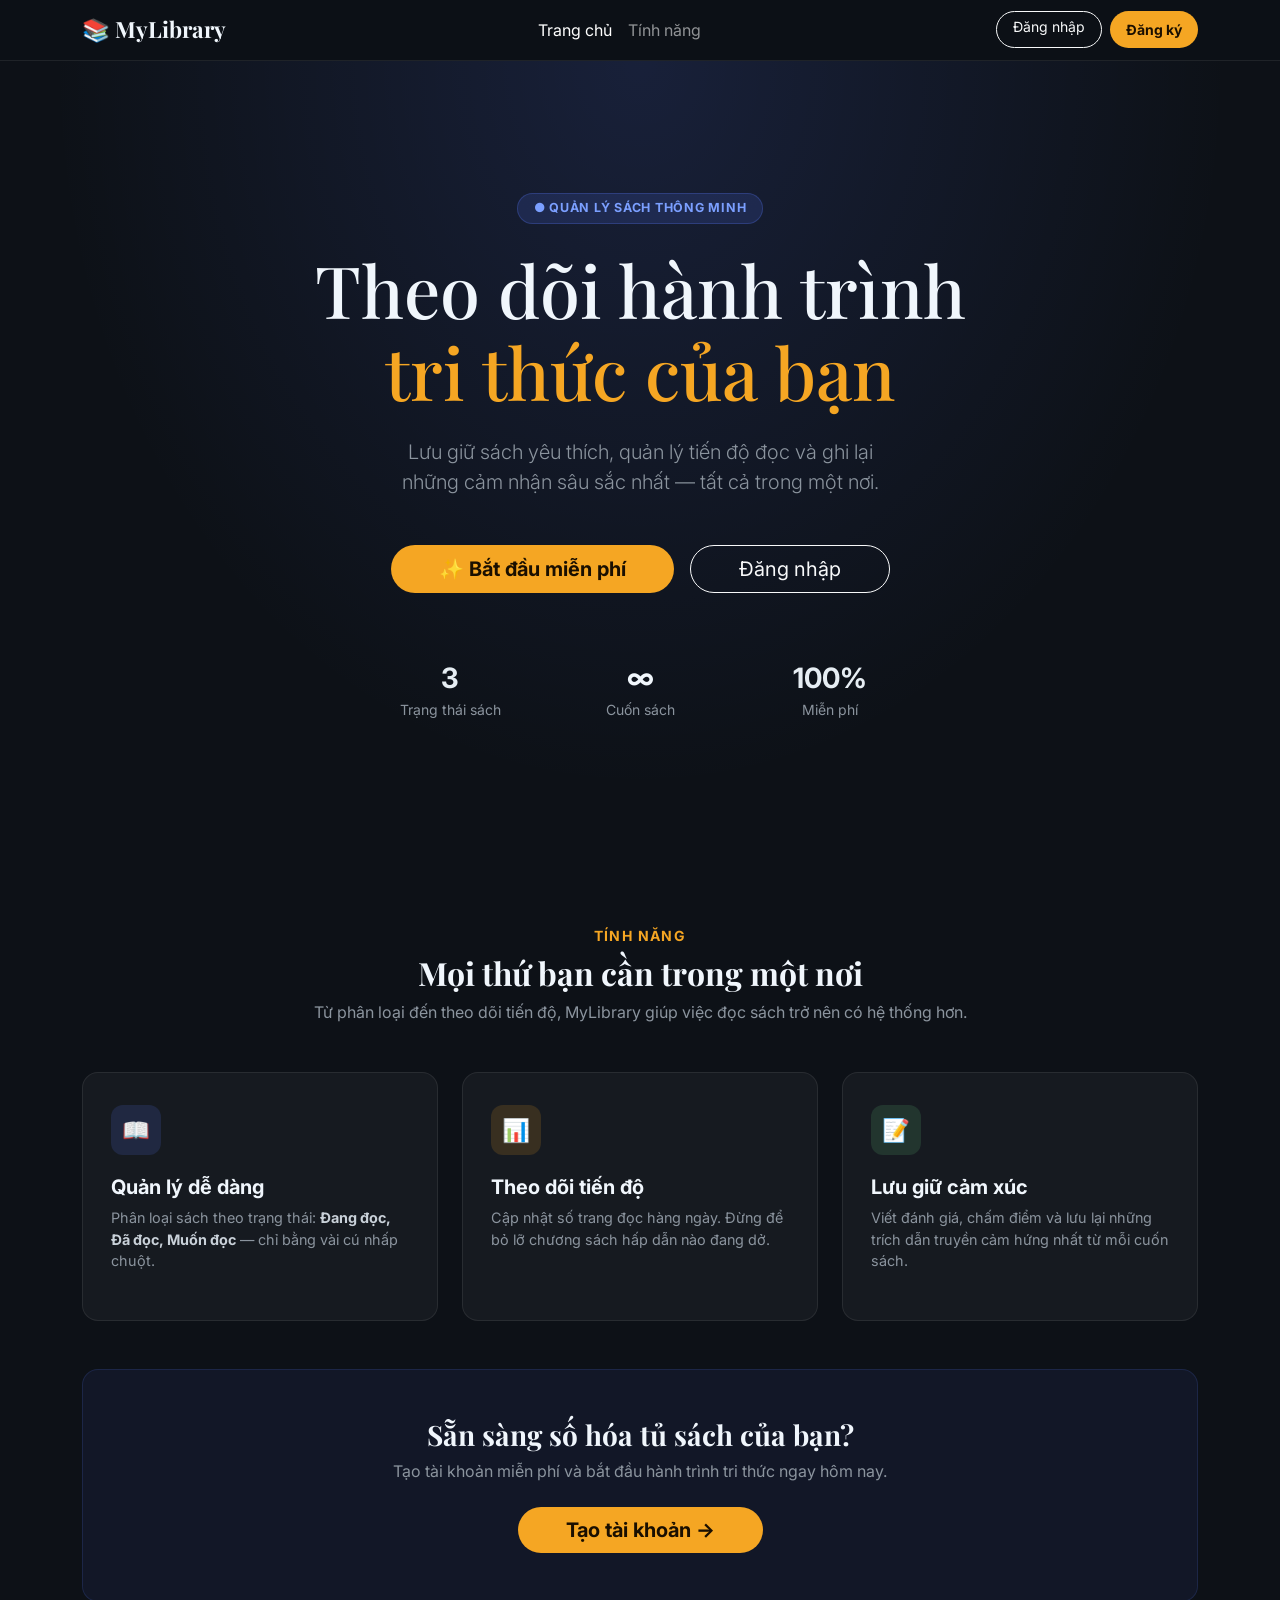
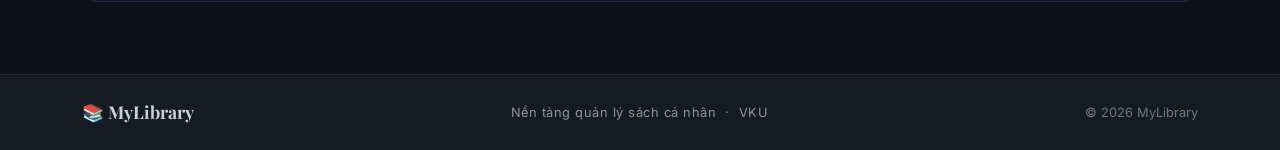
==== index.html @ 82694a88 "Cập nhật bản cuối giao diện MyLibrary" ====
<!DOCTYPE html>
<html lang="vi">
<head>
    <meta charset="UTF-8">
    <meta name="viewport" content="width=device-width, initial-scale=1.0">
    <title>MyLibrary — Thư Viện Sách Cá Nhân</title>

    <link href="https://cdn.jsdelivr.net/npm/bootstrap@5.3.2/dist/css/bootstrap.min.css" rel="stylesheet">
    <link rel="stylesheet" href="css/style.css">
</head>
<body>

    <!-- NAVBAR -->
    <nav class="navbar navbar-expand-lg navbar-dark sticky-top">
        <div class="container">
            <a class="navbar-brand fw-bold" href="index.html">📚 MyLibrary</a>

            <button class="navbar-toggler border-0" type="button"
                    data-bs-toggle="collapse" data-bs-target="#navMenu">
                <span class="navbar-toggler-icon"></span>
            </button>

            <div class="collapse navbar-collapse" id="navMenu">
                <ul class="navbar-nav mx-auto">
                    <li class="nav-item">
                        <a class="nav-link active" href="index.html">Trang chủ</a>
                    </li>
                    <li class="nav-item">
                        <a class="nav-link" href="#features">Tính năng</a>
                    </li>
                </ul>
                <div class="d-flex gap-2 mt-2 mt-lg-0" id="navButtons">
                    <a href="login.html" class="btn btn-outline-light btn-sm rounded-pill px-3" id="navLoginBtn">Đăng nhập</a>
                    <button type="button" class="btn btn-gold btn-sm px-3" id="navRegisterBtn"
                            data-bs-toggle="modal" data-bs-target="#registerModal">Đăng ký</button>
                </div>
            </div>
        </div>
    </nav>

    <!-- HERO -->
    <main>
        <section class="hero-section text-center">
            <div class="container">
                <div class="row justify-content-center">
                    <div class="col-lg-8">

                        <!-- Badge nhỏ -->
                        <span class="badge rounded-pill mb-4 px-3 py-2"
                              style="background:rgba(88,120,255,0.15); color:#7b9fff; border:1px solid rgba(88,120,255,0.25); font-size:0.78rem; letter-spacing:0.06em;">
                            ● QUẢN LÝ SÁCH THÔNG MINH
                        </span>

                        <h1 class="hero-title mb-4">
                            Theo dõi hành trình<br>
                            <span class="text-gold">tri thức của bạn</span>
                        </h1>

                        <p class="lead mb-5" style="color:#8b949e; max-width:520px; margin:auto;">
                            Lưu giữ sách yêu thích, quản lý tiến độ đọc và ghi lại những cảm nhận sâu sắc nhất — tất cả trong một nơi.
                        </p>

                        <div class="d-flex gap-3 justify-content-center flex-wrap" id="heroCTAs">
                            <button type="button" class="btn btn-gold btn-lg px-5 rounded-pill" id="heroStartBtn"
                                    data-bs-toggle="modal" data-bs-target="#registerModal">
                                ✨ Bắt đầu miễn phí
                            </button>
                            <a href="login.html" class="btn btn-outline-light btn-lg px-5 rounded-pill" id="heroLoginBtn">
                                Đăng nhập
                            </a>
                        </div>

                        <!-- Stats -->
                        <div class="row mt-5 pt-3 justify-content-center text-center">
                            <div class="col-4 col-md-3">
                                <div class="fs-3 fw-bold text-gold">3</div>
                                <div class="small" style="color:#8b949e;">Trạng thái sách</div>
                            </div>
                            <div class="col-4 col-md-3">
                                <div class="fs-3 fw-bold" style="color:#f0f6fc;">∞</div>
                                <div class="small" style="color:#8b949e;">Cuốn sách</div>
                            </div>
                            <div class="col-4 col-md-3">
                                <div class="fs-3 fw-bold text-gold">100%</div>
                                <div class="small" style="color:#8b949e;">Miễn phí</div>
                            </div>
                        </div>

                    </div>
                </div>
            </div>
        </section>

        <!-- FEATURES -->
        <section class="py-5" id="features" style="background-color:#0d1117;">
            <div class="container py-4">
                <div class="text-center mb-5">
                    <p class="small text-uppercase fw-bold mb-2" style="color:#f5a623; letter-spacing:0.1em;">Tính năng</p>
                    <h2 class="fw-bold" style="font-family:'Playfair Display',serif; color:#f0f6fc; font-size:2rem;">
                        Mọi thứ bạn cần trong một nơi
                    </h2>
                    <p style="color:#8b949e;">Từ phân loại đến theo dõi tiến độ, MyLibrary giúp việc đọc sách trở nên có hệ thống hơn.</p>
                </div>

                <div class="row g-4">
                    <div class="col-md-4">
                        <div class="feature-card">
                            <div class="feature-icon" style="background:rgba(88,120,255,0.15);">📖</div>
                            <h5 class="fw-bold mb-2" style="color:#f0f6fc;">Quản lý dễ dàng</h5>
                            <p style="color:#8b949e; font-size:0.9rem;">
                                Phân loại sách theo trạng thái: <strong style="color:#c9d1d9;">Đang đọc, Đã đọc, Muốn đọc</strong> — chỉ bằng vài cú nhấp chuột.
                            </p>
                        </div>
                    </div>
                    <div class="col-md-4">
                        <div class="feature-card">
                            <div class="feature-icon" style="background:rgba(245,166,35,0.15);">📊</div>
                            <h5 class="fw-bold mb-2" style="color:#f0f6fc;">Theo dõi tiến độ</h5>
                            <p style="color:#8b949e; font-size:0.9rem;">
                                Cập nhật số trang đọc hàng ngày. Đừng để bỏ lỡ chương sách hấp dẫn nào đang dở.
                            </p>
                        </div>
                    </div>
                    <div class="col-md-4">
                        <div class="feature-card">
                            <div class="feature-icon" style="background:rgba(100,210,130,0.15);">📝</div>
                            <h5 class="fw-bold mb-2" style="color:#f0f6fc;">Lưu giữ cảm xúc</h5>
                            <p style="color:#8b949e; font-size:0.9rem;">
                                Viết đánh giá, chấm điểm và lưu lại những trích dẫn truyền cảm hứng nhất từ mỗi cuốn sách.
                            </p>
                        </div>
                    </div>
                </div>

                <!-- Banner CTA -->
                <div class="text-center mt-5 py-5 px-3 rounded-4"
                     style="background:rgba(88,120,255,0.07); border:1px solid rgba(88,120,255,0.15);">
                    <h3 class="fw-bold mb-2" style="color:#f0f6fc; font-family:'Playfair Display',serif;">
                        Sẵn sàng số hóa tủ sách của bạn?
                    </h3>
                    <p class="mb-4" style="color:#8b949e;">Tạo tài khoản miễn phí và bắt đầu hành trình tri thức ngay hôm nay.</p>
                    <button type="button" class="btn btn-gold btn-lg px-5 rounded-pill"
                            data-bs-toggle="modal" data-bs-target="#registerModal">
                        Tạo tài khoản →
                    </button>
                </div>
            </div>
        </section>
    </main>

    <!-- FOOTER -->
    <footer class="py-4">
        <div class="container">
            <div class="d-flex flex-column flex-md-row justify-content-between align-items-center gap-3">
                <span class="fw-bold" style="font-family:'Playfair Display',serif; color:#c9d1d9; font-size:1.1rem;">📚 MyLibrary</span>
                <span style="color:#8b949e; font-size:0.8rem; letter-spacing:0.04em;">Nền tảng quản lý sách cá nhân &nbsp;·&nbsp; VKU</span>
                <span style="color:#6e7681; font-size:0.8rem;">© 2026 MyLibrary</span>
            </div>
        </div>
    </footer>

    <!-- MODAL ĐĂNG KÝ -->
    <div class="modal fade" id="registerModal" tabindex="-1" aria-labelledby="registerModalLabel" aria-hidden="true">
        <div class="modal-dialog modal-dialog-centered">
            <div class="modal-content" style="background:#161b22; border:1px solid rgba(255,255,255,0.1); border-radius:16px;">

                <div class="modal-header border-0 pb-0">
                    <h5 class="modal-title fw-bold" id="registerModalLabel" style="color:#f0f6fc;">📚 Tạo tài khoản</h5>
                    <button type="button" class="btn-close btn-close-white" data-bs-dismiss="modal" aria-label="Đóng"></button>
                </div>

                <div class="modal-body pt-2">
                    <p class="small mb-4" style="color:#8b949e;">Tham gia miễn phí và bắt đầu hành trình tri thức của bạn.</p>

                    <form id="modalRegisterForm" novalidate>
                        <!-- Họ tên -->
                        <div class="mb-3">
                            <label for="m_fullName" class="form-label" style="color:#c9d1d9; font-size:0.875rem; font-weight:600;">Họ và tên</label>
                            <input type="text" class="form-control" id="m_fullName" placeholder="Nguyễn Văn A">
                            <div class="invalid-feedback">Vui lòng nhập họ và tên.</div>
                        </div>
                        <!-- Email -->
                        <div class="mb-3">
                            <label for="m_email" class="form-label" style="color:#c9d1d9; font-size:0.875rem; font-weight:600;">Địa chỉ Email</label>
                            <input type="email" class="form-control" id="m_email" placeholder="name@example.com">
                            <div class="invalid-feedback">Vui lòng nhập email hợp lệ.</div>
                        </div>
                        <!-- Mật khẩu -->
                        <div class="mb-3">
                            <label for="m_password" class="form-label" style="color:#c9d1d9; font-size:0.875rem; font-weight:600;">Mật khẩu</label>
                            <input type="password" class="form-control" id="m_password" placeholder="Tạo mật khẩu (ít nhất 6 ký tự)">
                            <div class="invalid-feedback">Mật khẩu phải có ít nhất 6 ký tự.</div>
                        </div>
                        <!-- Xác nhận -->
                        <div class="mb-4">
                            <label for="m_confirm" class="form-label" style="color:#c9d1d9; font-size:0.875rem; font-weight:600;">Xác nhận mật khẩu</label>
                            <input type="password" class="form-control" id="m_confirm" placeholder="Nhập lại mật khẩu">
                            <div class="invalid-feedback">Mật khẩu xác nhận không khớp.</div>
                        </div>

                        <button type="submit" class="btn btn-gold w-100 py-2">Đăng ký ngay</button>
                    </form>

                    <p class="text-center mt-3 small" style="color:#8b949e;">
                        Đã có tài khoản? <a href="login.html" class="fw-bold text-decoration-none" style="color:#f5a623;">Đăng nhập →</a>
                    </p>
                </div>
            </div>
        </div>
    </div>

    <script src="https://cdn.jsdelivr.net/npm/bootstrap@5.3.2/dist/js/bootstrap.bundle.min.js"></script>
    <script>
        // Kiểm tra đăng nhập: Nếu đã login thì đổi nút, KHÔNG tự redirect
        if (sessionStorage.getItem('isLoggedIn')) {
            // Đổi nút navbar
            document.getElementById('navLoginBtn').textContent = 'Vào Thư Viện →';
            document.getElementById('navLoginBtn').href = 'library.html';
            document.getElementById('navRegisterBtn').style.display = 'none';

            // Đổi nút hero
            var startBtn = document.getElementById('heroStartBtn');
            startBtn.textContent = '→ Vào Thư Viện';
            startBtn.removeAttribute('data-bs-toggle');
            startBtn.removeAttribute('data-bs-target');
            startBtn.onclick = function() { window.location.href = 'library.html'; };

            document.getElementById('heroLoginBtn').style.display = 'none';
        }

        document.getElementById('modalRegisterForm').addEventListener('submit', function (e) {
            e.preventDefault();

            const name     = document.getElementById('m_fullName');
            const email    = document.getElementById('m_email');
            const password = document.getElementById('m_password');
            const confirm  = document.getElementById('m_confirm');
            let valid = true;

            // Reset lỗi cũ
            [name, email, password, confirm].forEach(el => el.classList.remove('is-invalid'));

            if (!name.value.trim()) { name.classList.add('is-invalid'); valid = false; }
            if (!email.value.trim() || !/^[^\s@]+@[^\s@]+\.[^\s@]+$/.test(email.value)) {
                email.classList.add('is-invalid'); valid = false;
            }
            if (!password.value || password.value.length < 6) { password.classList.add('is-invalid'); valid = false; }
            if (!confirm.value || confirm.value !== password.value) { confirm.classList.add('is-invalid'); valid = false; }

            if (valid) {
                alert('Tạo tài khoản thành công! Vui lòng đăng nhập.');
                window.location.href = 'login.html';
            }
        });

        // Xóa lỗi khi gõ lại
        ['m_fullName','m_email','m_password','m_confirm'].forEach(function(id) {
            document.getElementById(id).addEventListener('input', function() {
                this.classList.remove('is-invalid');
            });
        });
    </script>
</body>
</html>
---- css/style.css ----
/* ===================================================
   MyLibrary — Custom overrides (Bootstrap làm phần còn lại)
   =================================================== */

@import url('https://fonts.googleapis.com/css2?family=Playfair+Display:wght@700&family=Inter:wght@400;500;600;700&display=swap');

/* --- Màu nền và font chữ chung --- */
body {
    font-family: 'Inter', sans-serif;
    background-color: #0d1117;
    color: #e6edf3;
}

/* --- Navbar --- */
.navbar {
    background-color: rgba(13, 17, 23, 0.9) !important;
    backdrop-filter: blur(12px);
    border-bottom: 1px solid rgba(255, 255, 255, 0.08);
}

.navbar-brand {
    font-family: 'Playfair Display', serif;
    font-size: 1.4rem;
    color: #f0f6fc !important;
}

/* --- Nút vàng (primary của site) --- */
.btn-gold {
    background-color: #f5a623;
    color: #1a0f00;
    font-weight: 700;
    border: none;
    border-radius: 50px;
    padding: 0.5rem 1.5rem;
    transition: background-color 0.2s, transform 0.2s;
}

.btn-gold:hover {
    background-color: #e8930d;
    transform: translateY(-1px);
    color: #1a0f00;
}

/* --- Hero Section --- */
.hero-section {
    min-height: 88vh;
    display: flex;
    align-items: center;
    background: radial-gradient(ellipse at 50% 0%, rgba(88, 120, 255, 0.15) 0%, transparent 65%),
                #0d1117;
}

.hero-title {
    font-family: 'Playfair Display', serif;
    font-size: clamp(2.2rem, 6vw, 4.5rem);
    line-height: 1.15;
    color: #f0f6fc;
}

.hero-title .text-gold {
    color: #f5a623;
}

/* --- Feature Cards --- */
.feature-card {
    background-color: rgba(255, 255, 255, 0.04);
    border: 1px solid rgba(255, 255, 255, 0.08);
    border-radius: 16px;
    padding: 2rem 1.75rem;
    height: 100%;
    transition: border-color 0.25s, transform 0.25s;
}

.feature-card:hover {
    border-color: rgba(88, 120, 255, 0.4);
    transform: translateY(-5px);
}

.feature-icon {
    width: 50px;
    height: 50px;
    border-radius: 12px;
    display: flex;
    align-items: center;
    justify-content: center;
    font-size: 1.4rem;
    margin-bottom: 1.25rem;
}

/* --- Auth Card (Login / Register) --- */
.auth-card {
    background-color: rgba(255, 255, 255, 0.05);
    border: 1px solid rgba(255, 255, 255, 0.1);
    border-radius: 20px;
    padding: 2.5rem 2rem;
    max-width: 460px;
    width: 100%;
}

.auth-card .form-control {
    background-color: rgba(255, 255, 255, 0.06);
    border: 1px solid rgba(255, 255, 255, 0.12);
    color: #e6edf3;
    border-radius: 10px;
}

.auth-card .form-control:focus {
    background-color: rgba(88, 120, 255, 0.08);
    border-color: #5878ff;
    color: #f0f6fc;
    box-shadow: 0 0 0 3px rgba(88, 120, 255, 0.15);
}

.auth-card .form-control::placeholder {
    color: rgba(230, 237, 243, 0.35);
}

.auth-card .form-label {
    color: #c9d1d9;
    font-size: 0.875rem;
    font-weight: 600;
}

/* --- Modal form inputs --- */
#registerModal .form-control {
    background-color: rgba(255, 255, 255, 0.06);
    border: 1px solid rgba(255, 255, 255, 0.12);
    color: #e6edf3;
    border-radius: 10px;
}

#registerModal .form-control:focus {
    background-color: rgba(88, 120, 255, 0.08);
    border-color: #5878ff;
    color: #f0f6fc;
    box-shadow: 0 0 0 3px rgba(88, 120, 255, 0.15);
}

#registerModal .form-control::placeholder {
    color: rgba(230, 237, 243, 0.35);
}

/* --- Footer --- */
footer {
    background-color: #161b22;
    border-top: 1px solid rgba(255, 255, 255, 0.07);
    color: #8b949e;
    font-size: 0.875rem;
}
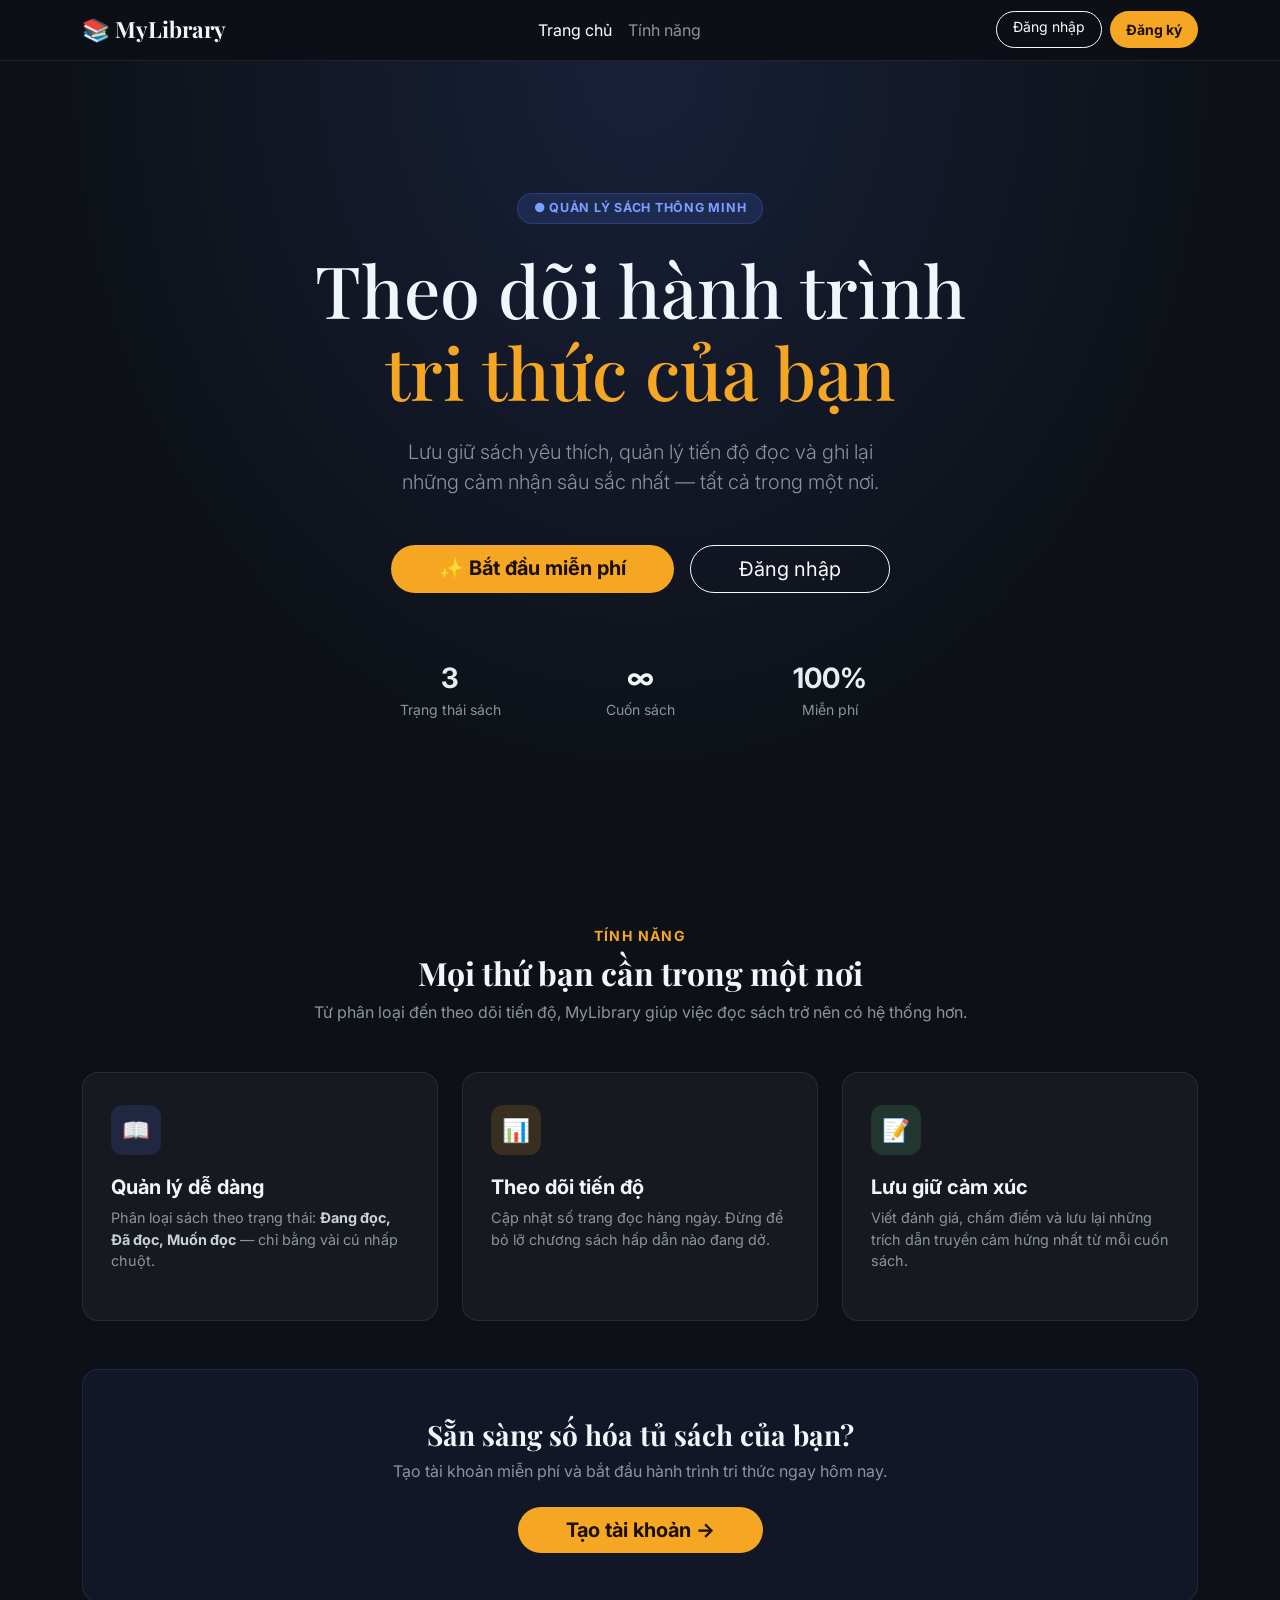
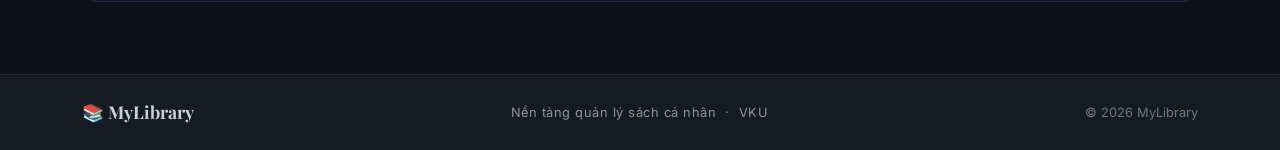
==== commit 5d3275e6: "change" ====
--- a/index.html
+++ b/index.html
@@ -31,8 +31,7 @@
                 </ul>
                 <div class="d-flex gap-2 mt-2 mt-lg-0" id="navButtons">
                     <a href="login.html" class="btn btn-outline-light btn-sm rounded-pill px-3" id="navLoginBtn">Đăng nhập</a>
-                    <button type="button" class="btn btn-gold btn-sm px-3" id="navRegisterBtn"
-                            data-bs-toggle="modal" data-bs-target="#registerModal">Đăng ký</button>
+                    <a href="register.html" class="btn btn-gold btn-sm px-3" id="navRegisterBtn">Đăng ký</a>
                 </div>
             </div>
         </div>
@@ -61,10 +60,9 @@
                         </p>
 
                         <div class="d-flex gap-3 justify-content-center flex-wrap" id="heroCTAs">
-                            <button type="button" class="btn btn-gold btn-lg px-5 rounded-pill" id="heroStartBtn"
-                                    data-bs-toggle="modal" data-bs-target="#registerModal">
+                            <a href="register.html" class="btn btn-gold btn-lg px-5 rounded-pill" id="heroStartBtn">
                                 ✨ Bắt đầu miễn phí
-                            </button>
+                            </a>
                             <a href="login.html" class="btn btn-outline-light btn-lg px-5 rounded-pill" id="heroLoginBtn">
                                 Đăng nhập
                             </a>
@@ -139,10 +137,9 @@
                         Sẵn sàng số hóa tủ sách của bạn?
                     </h3>
                     <p class="mb-4" style="color:#8b949e;">Tạo tài khoản miễn phí và bắt đầu hành trình tri thức ngay hôm nay.</p>
-                    <button type="button" class="btn btn-gold btn-lg px-5 rounded-pill"
-                            data-bs-toggle="modal" data-bs-target="#registerModal">
+                    <a href="register.html" class="btn btn-gold btn-lg px-5 rounded-pill">
                         Tạo tài khoản →
-                    </button>
+                    </a>
                 </div>
             </div>
         </section>
@@ -159,55 +156,7 @@
         </div>
     </footer>
 
-    <!-- MODAL ĐĂNG KÝ -->
-    <div class="modal fade" id="registerModal" tabindex="-1" aria-labelledby="registerModalLabel" aria-hidden="true">
-        <div class="modal-dialog modal-dialog-centered">
-            <div class="modal-content" style="background:#161b22; border:1px solid rgba(255,255,255,0.1); border-radius:16px;">
 
-                <div class="modal-header border-0 pb-0">
-                    <h5 class="modal-title fw-bold" id="registerModalLabel" style="color:#f0f6fc;">📚 Tạo tài khoản</h5>
-                    <button type="button" class="btn-close btn-close-white" data-bs-dismiss="modal" aria-label="Đóng"></button>
-                </div>
-
-                <div class="modal-body pt-2">
-                    <p class="small mb-4" style="color:#8b949e;">Tham gia miễn phí và bắt đầu hành trình tri thức của bạn.</p>
-
-                    <form id="modalRegisterForm" novalidate>
-                        <!-- Họ tên -->
-                        <div class="mb-3">
-                            <label for="m_fullName" class="form-label" style="color:#c9d1d9; font-size:0.875rem; font-weight:600;">Họ và tên</label>
-                            <input type="text" class="form-control" id="m_fullName" placeholder="Nguyễn Văn A">
-                            <div class="invalid-feedback">Vui lòng nhập họ và tên.</div>
-                        </div>
-                        <!-- Email -->
-                        <div class="mb-3">
-                            <label for="m_email" class="form-label" style="color:#c9d1d9; font-size:0.875rem; font-weight:600;">Địa chỉ Email</label>
-                            <input type="email" class="form-control" id="m_email" placeholder="name@example.com">
-                            <div class="invalid-feedback">Vui lòng nhập email hợp lệ.</div>
-                        </div>
-                        <!-- Mật khẩu -->
-                        <div class="mb-3">
-                            <label for="m_password" class="form-label" style="color:#c9d1d9; font-size:0.875rem; font-weight:600;">Mật khẩu</label>
-                            <input type="password" class="form-control" id="m_password" placeholder="Tạo mật khẩu (ít nhất 6 ký tự)">
-                            <div class="invalid-feedback">Mật khẩu phải có ít nhất 6 ký tự.</div>
-                        </div>
-                        <!-- Xác nhận -->
-                        <div class="mb-4">
-                            <label for="m_confirm" class="form-label" style="color:#c9d1d9; font-size:0.875rem; font-weight:600;">Xác nhận mật khẩu</label>
-                            <input type="password" class="form-control" id="m_confirm" placeholder="Nhập lại mật khẩu">
-                            <div class="invalid-feedback">Mật khẩu xác nhận không khớp.</div>
-                        </div>
-
-                        <button type="submit" class="btn btn-gold w-100 py-2">Đăng ký ngay</button>
-                    </form>
-
-                    <p class="text-center mt-3 small" style="color:#8b949e;">
-                        Đã có tài khoản? <a href="login.html" class="fw-bold text-decoration-none" style="color:#f5a623;">Đăng nhập →</a>
-                    </p>
-                </div>
-            </div>
-        </div>
-    </div>
 
     <script src="https://cdn.jsdelivr.net/npm/bootstrap@5.3.2/dist/js/bootstrap.bundle.min.js"></script>
     <script>
@@ -221,44 +170,10 @@
             // Đổi nút hero
             var startBtn = document.getElementById('heroStartBtn');
             startBtn.textContent = '→ Vào Thư Viện';
-            startBtn.removeAttribute('data-bs-toggle');
-            startBtn.removeAttribute('data-bs-target');
-            startBtn.onclick = function() { window.location.href = 'library.html'; };
+            startBtn.href = 'library.html';
 
             document.getElementById('heroLoginBtn').style.display = 'none';
         }
-
-        document.getElementById('modalRegisterForm').addEventListener('submit', function (e) {
-            e.preventDefault();
-
-            const name     = document.getElementById('m_fullName');
-            const email    = document.getElementById('m_email');
-            const password = document.getElementById('m_password');
-            const confirm  = document.getElementById('m_confirm');
-            let valid = true;
-
-            // Reset lỗi cũ
-            [name, email, password, confirm].forEach(el => el.classList.remove('is-invalid'));
-
-            if (!name.value.trim()) { name.classList.add('is-invalid'); valid = false; }
-            if (!email.value.trim() || !/^[^\s@]+@[^\s@]+\.[^\s@]+$/.test(email.value)) {
-                email.classList.add('is-invalid'); valid = false;
-            }
-            if (!password.value || password.value.length < 6) { password.classList.add('is-invalid'); valid = false; }
-            if (!confirm.value || confirm.value !== password.value) { confirm.classList.add('is-invalid'); valid = false; }
-
-            if (valid) {
-                alert('Tạo tài khoản thành công! Vui lòng đăng nhập.');
-                window.location.href = 'login.html';
-            }
-        });
-
-        // Xóa lỗi khi gõ lại
-        ['m_fullName','m_email','m_password','m_confirm'].forEach(function(id) {
-            document.getElementById(id).addEventListener('input', function() {
-                this.classList.remove('is-invalid');
-            });
-        });
     </script>
 </body>
 </html>
